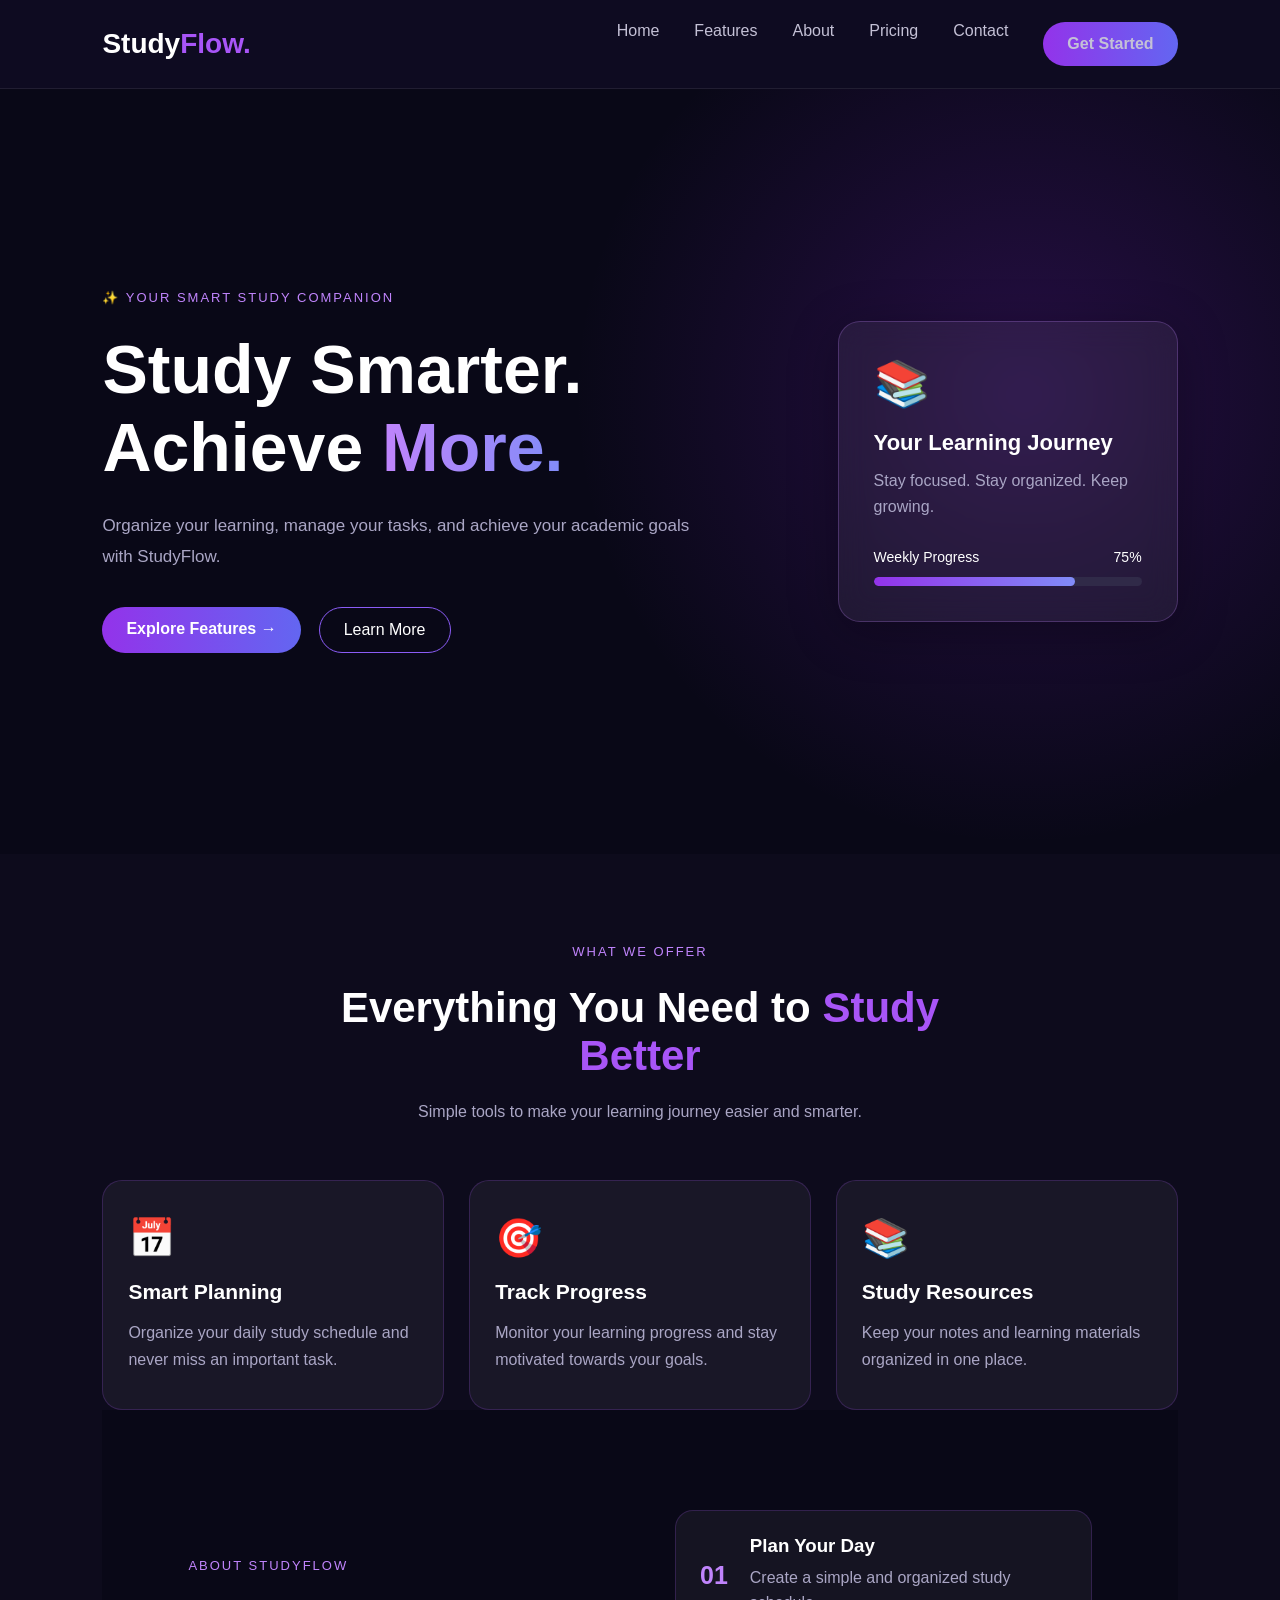
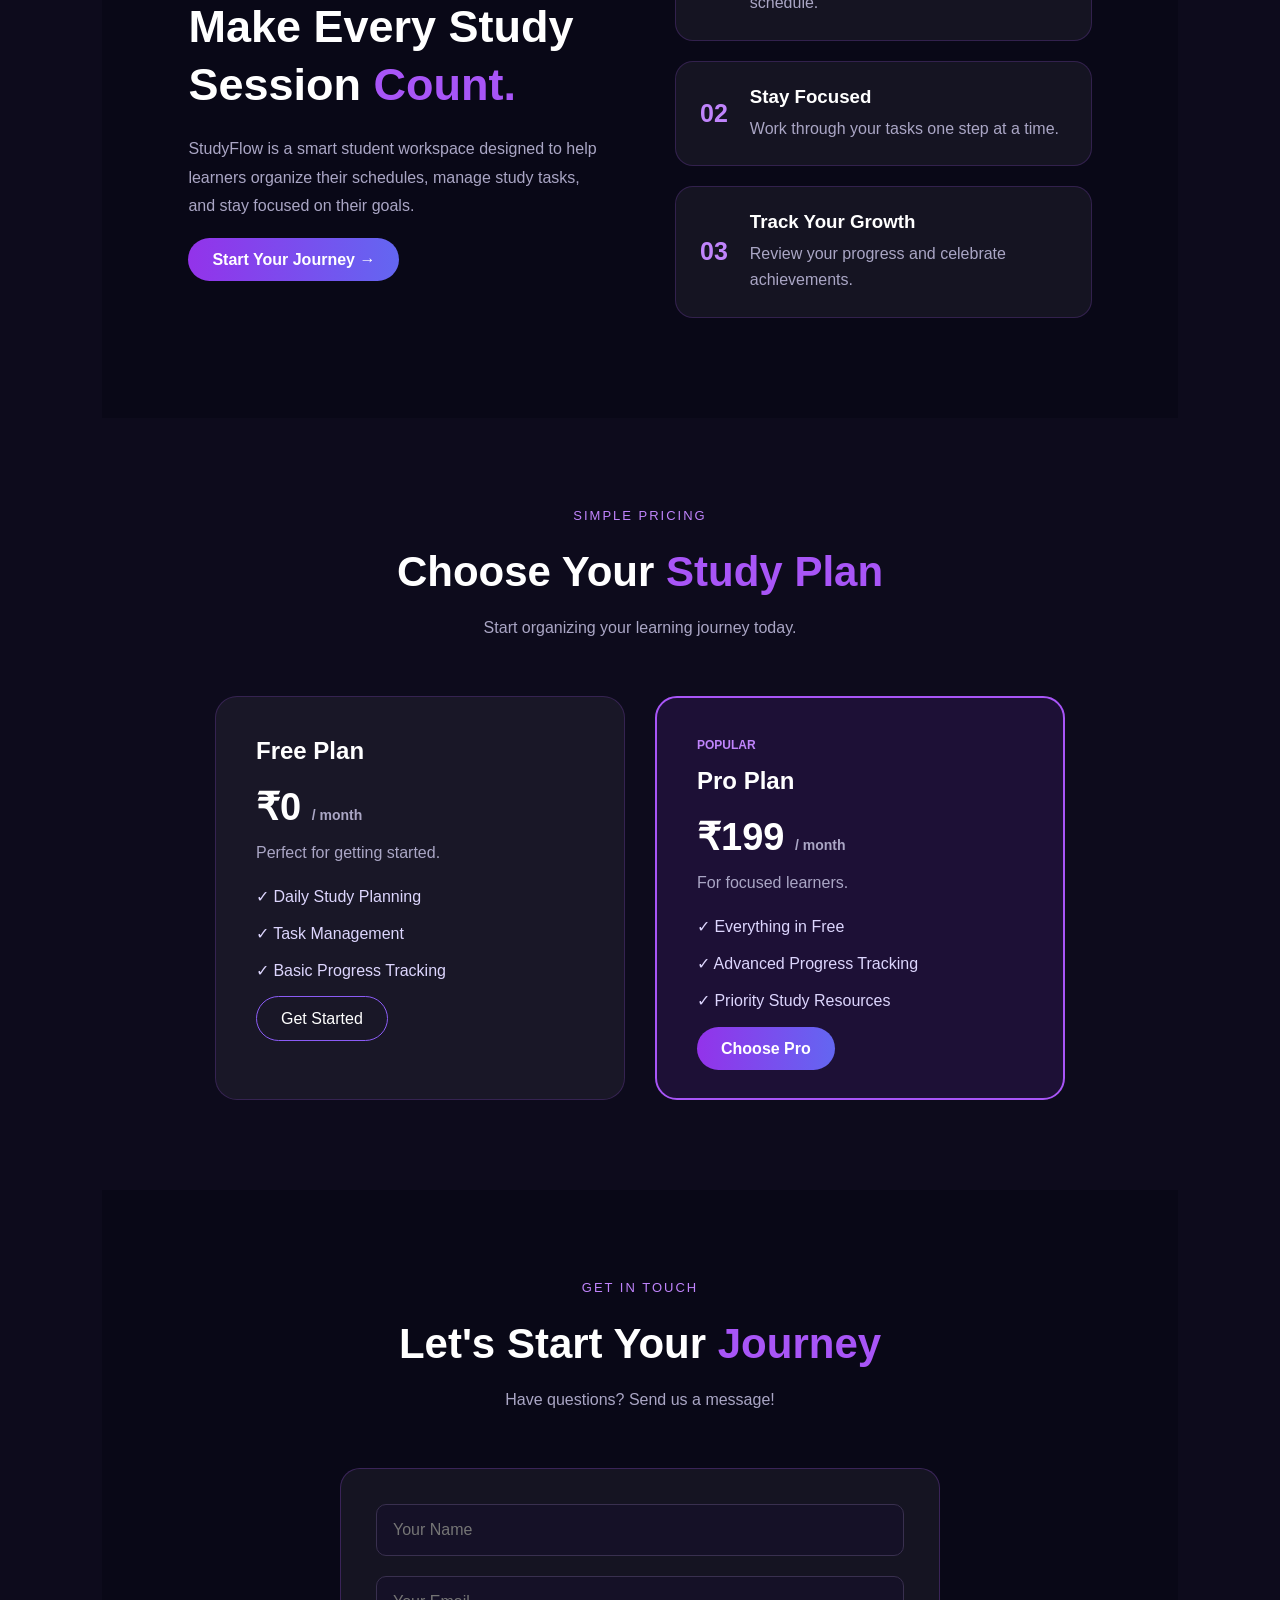
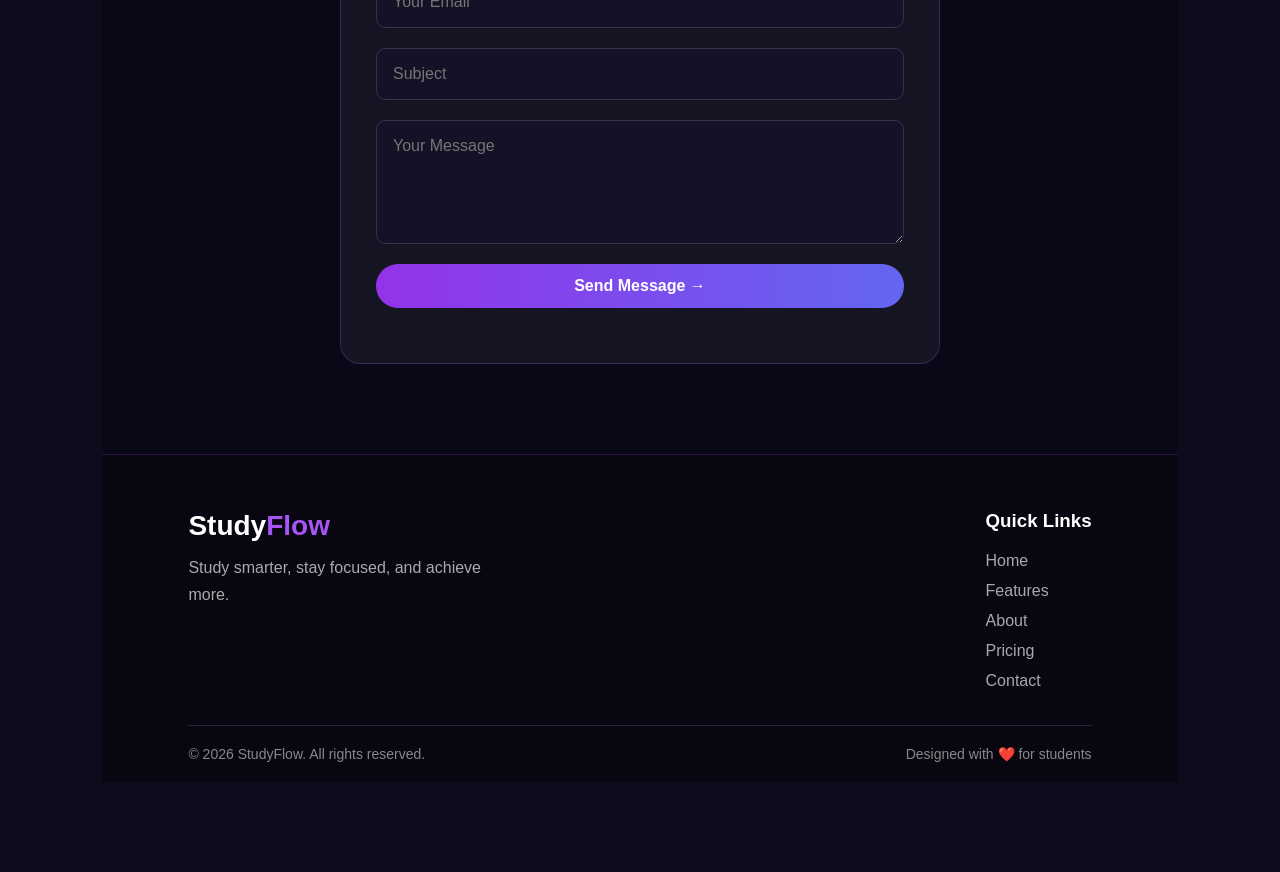
==== index.html @ 63571b67 "Add files via upload" ====
<!DOCTYPE html>
<html lang="en">
<head>
    <meta charset="UTF-8">
    <meta name="viewport" content="width=device-width, initial-scale=1.0">

    <title>StudyFlow - Smart Student Workspace</title>

    <link rel="stylesheet" href="style.css">
</head>

<body>
    <!-- Navbar -->
<header class="navbar">

    <div class="logo">
        Study<span>Flow.</span>
    </div>

    <button class="menu-toggle" id="menuToggle"
        aria-label="Open navigation menu"
        aria-expanded="false">
        ☰
    </button>

    <nav class="nav-links" id="navLinks">
        <a href="#home">Home</a>
        <a href="#features">Features</a>
        <a href="#about">About</a>
        <a href="#pricing">Pricing</a>
        <a href="#contact">Contact</a>
        <a href="#contact" class="nav-button">Get Started</a>
    </nav>

</header>

    <!-- Hero Section -->
    <section class="hero" id="home">

        <div class="hero-content">

            <p class="hero-tag">✨ YOUR SMART STUDY COMPANION</p>

            <h1>
                Study Smarter.<br>
                Achieve <span>More.</span>
            </h1>

            <p class="hero-description">
                Organize your learning, manage your tasks,
                and achieve your academic goals with StudyFlow.
            </p>

            <div class="hero-buttons">
                <a href="#features" class="primary-btn">
                    Explore Features →
                </a>

                <a href="#about" class="secondary-btn">
                    Learn More
                </a>
            </div>

        </div>

        <div class="hero-card">
            <div class="card-icon">📚</div>
            <h3>Your Learning Journey</h3>
            <p>Stay focused. Stay organized. Keep growing.</p>

            <div class="progress-info">
                <span>Weekly Progress</span>
                <span>75%</span>
            </div>

            <div class="progress-bar">
                <div class="progress-fill"></div>
            </div>
        </div>

    </section>
<!-- Features Section -->
<section class="features" id="features">

    <div class="section-heading">
        <p class="hero-tag">WHAT WE OFFER</p>
        <h2>Everything You Need to <span>Study Better</span></h2>
        <p>Simple tools to make your learning journey easier and smarter.</p>
    </div>

    <div class="feature-container">

        <div class="feature-card">
            <div class="feature-icon">📅</div>
            <h3>Smart Planning</h3>
            <p>Organize your daily study schedule and never miss an important task.</p>
        </div>

        <div class="feature-card">
            <div class="feature-icon">🎯</div>
            <h3>Track Progress</h3>
            <p>Monitor your learning progress and stay motivated towards your goals.</p>
        </div>

        <div class="feature-card">
            <div class="feature-icon">📚</div>
            <h3>Study Resources</h3>
            <p>Keep your notes and learning materials organized in one place.</p>
        </div>

    </div>
<!-- About Section -->
<section class="about" id="about">

    <div class="about-content">

        <p class="hero-tag">ABOUT STUDYFLOW</p>

        <h2>
            Make Every Study Session
            <span>Count.</span>
        </h2>

        <p>
            StudyFlow is a smart student workspace designed
            to help learners organize their schedules, manage
            study tasks, and stay focused on their goals.
        </p>

        <a href="#contact" class="primary-btn">
            Start Your Journey →
        </a>

    </div>

    <div class="about-steps">

        <div class="step-card">
            <div class="step-number">01</div>
            <div>
                <h3>Plan Your Day</h3>
                <p>Create a simple and organized study schedule.</p>
            </div>
        </div>

        <div class="step-card">
            <div class="step-number">02</div>
            <div>
                <h3>Stay Focused</h3>
                <p>Work through your tasks one step at a time.</p>
            </div>
        </div>

        <div class="step-card">
            <div class="step-number">03</div>
            <div>
                <h3>Track Your Growth</h3>
                <p>Review your progress and celebrate achievements.</p>
            </div>
        </div>

    </div>

</section>
<!-- Pricing Section -->
<section class="pricing" id="pricing">

    <div class="section-heading">
        <p class="hero-tag">SIMPLE PRICING</p>
        <h2>Choose Your <span>Study Plan</span></h2>
        <p>Start organizing your learning journey today.</p>
    </div>

    <div class="pricing-container">

        <div class="price-card">
            <h3>Free Plan</h3>
            <h2>₹0 <span>/ month</span></h2>
            <p>Perfect for getting started.</p>

            <ul>
                <li>✓ Daily Study Planning</li>
                <li>✓ Task Management</li>
                <li>✓ Basic Progress Tracking</li>
            </ul>

            <a href="#contact" class="secondary-btn">
                Get Started
            </a>
        </div>

        <div class="price-card popular">
            <div class="popular-tag">POPULAR</div>

            <h3>Pro Plan</h3>
            <h2>₹199 <span>/ month</span></h2>
            <p>For focused learners.</p>

            <ul>
                <li>✓ Everything in Free</li>
                <li>✓ Advanced Progress Tracking</li>
                <li>✓ Priority Study Resources</li>
            </ul>

            <a href="#contact" class="primary-btn">
                Choose Pro
            </a>
        </div>

    </div>

</section>
<!-- Contact Section -->
<section class="contact" id="contact">

    <div class="section-heading">
        <p class="hero-tag">GET IN TOUCH</p>
        <h2>Let's Start Your <span>Journey</span></h2>
        <p>Have questions? Send us a message!</p>
    </div>

    <form class="contact-form" id="contactForm">

        <input type="text" id="name"
            placeholder="Your Name" required>

        <input type="email" id="email"
            placeholder="Your Email" required>

        <input type="text" id="subject"
            placeholder="Subject" required>

        <textarea id="message"
            placeholder="Your Message"
            rows="5" required></textarea>

        <button type="submit" class="primary-btn">
            Send Message →
        </button>

        <p id="formMessage"></p>

    </form>

</section>
<!-- Footer Section -->
<footer class="footer">
    <div class="footer-content">
        <div class="footer-brand">
            <h2>Study<span>Flow</span></h2>
            <p>Study smarter, stay focused, and achieve more.</p>
        </div>

        <div class="footer-links">
            <h3>Quick Links</h3>
            <a href="#home">Home</a>
            <a href="#features">Features</a>
            <a href="#about">About</a>
            <a href="#pricing">Pricing</a>
            <a href="#contact">Contact</a>
        </div>
    </div>

    <div class="footer-bottom">
        <p>© 2026 StudyFlow. All rights reserved.</p>
        <p>Designed with ❤️ for students</p>
    </div>
</footer>
    <script src="script.js"></script>
</body>
</html>
---- style.css ----
/* Basic Reset */
* {
    margin: 0;
    padding: 0;
    box-sizing: border-box;
}

html {
    scroll-behavior: smooth;
}

body {
    font-family: Arial, sans-serif;
    background: #090817;
    color: #ffffff;
    overflow-x: hidden;
}

/* Navbar */
.navbar {
    width: 100%;
    padding: 22px 8%;
    display: flex;
    align-items: center;
    justify-content: space-between;
    background: rgba(15, 12, 35, 0.9);
    border-bottom: 1px solid rgba(255,255,255,0.08);
}

.logo {
    font-size: 28px;
    font-weight: bold;
}

.logo span {
    color: #a855f7;
}

.nav-links {
    display: flex;
    gap: 35px;
}

.nav-links a {
    color: #c4c1d6;
    text-decoration: none;
    transition: 0.3s;
}

.nav-links a:hover {
    color: #c084fc;
}

.nav-button,
.primary-btn {
    background: linear-gradient(90deg, #9333ea, #6366f1);
    color: white;
    padding: 13px 24px;
    border-radius: 30px;
    text-decoration: none;
    font-weight: bold;
    transition: 0.3s;
}

.nav-button:hover,
.primary-btn:hover {
    transform: translateY(-3px);
    box-shadow: 0 5px 25px rgba(147, 51, 234, 0.5);
}

/* Hero Section */
.hero {
    min-height: 85vh;
    padding: 80px 8%;
    display: flex;
    align-items: center;
    justify-content: space-between;
    gap: 50px;
    background:
        radial-gradient(circle at 80% 40%,
        rgba(126, 34, 206, 0.25), transparent 40%);
}

.hero-content {
    max-width: 600px;
}

.hero-tag {
    color: #c084fc;
    margin-bottom: 25px;
    letter-spacing: 2px;
    font-size: 13px;
}

.hero h1 {
    font-size: clamp(42px, 6vw, 68px);
    line-height: 1.15;
    margin-bottom: 25px;
}

.hero h1 span {
    background: linear-gradient(90deg, #c084fc, #818cf8);
    -webkit-background-clip: text;
    color: transparent;
}

.hero-description {
    color: #aaa6c5;
    font-size: 17px;
    line-height: 1.8;
    margin-bottom: 35px;
}

.hero-buttons {
    display: flex;
    gap: 18px;
    flex-wrap: wrap;
}

.secondary-btn {
    border: 1px solid #8b5cf6;
    color: white;
    padding: 13px 24px;
    border-radius: 30px;
    text-decoration: none;
    transition: 0.3s;
}

.secondary-btn:hover {
    background: rgba(139, 92, 246, 0.2);
}

/* Learning Card */
.hero-card {
    width: 340px;
    padding: 35px;
    border-radius: 22px;
    background: rgba(255, 255, 255, 0.06);
    border: 1px solid rgba(192, 132, 252, 0.25);
    box-shadow: 0 10px 50px rgba(0, 0, 0, 0.3);
    backdrop-filter: blur(15px);
}

.card-icon {
    font-size: 45px;
    margin-bottom: 20px;
}

.hero-card h3 {
    font-size: 22px;
    margin-bottom: 12px;
}

.hero-card p {
    color: #aaa6c5;
    line-height: 1.6;
    margin-bottom: 30px;
}

.progress-info {
    display: flex;
    justify-content: space-between;
    margin-bottom: 12px;
    font-size: 14px;
}

.progress-bar {
    height: 9px;
    background: #302a48;
    border-radius: 20px;
    overflow: hidden;
}

.progress-fill {
    width: 75%;
    height: 100%;
    background: linear-gradient(90deg, #9333ea, #818cf8);
    border-radius: 20px;
}

/* Mobile Responsive Design */
@media (max-width: 768px) {

    .navbar {
        flex-wrap: wrap;
        gap: 20px;
    }

    .nav-links {
        width: 100%;
        justify-content: center;
        gap: 18px;
        flex-wrap: wrap;
    }

    .hero {
        flex-direction: column;
        text-align: center;
        padding: 65px 6%;
    }

    .hero-buttons {
        justify-content: center;
    }

    .hero-card {
        width: 100%;
        max-width: 340px;
    }
}
/* Features Section */
.features {
    padding: 90px 8%;
    background: #0d0b1c;
}

.section-heading {
    text-align: center;
    max-width: 650px;
    margin: 0 auto 55px;
}

.section-heading h2 {
    font-size: clamp(28px, 4vw, 42px);
    margin: 18px 0;
}

.section-heading h2 span {
    color: #a855f7;
}

.section-heading > p:last-child {
    color: #aaa6c5;
    line-height: 1.7;
}

.feature-container {
    display: grid;
    grid-template-columns: repeat(3, 1fr);
    gap: 25px;
}

.feature-card {
    padding: 35px 25px;
    background: rgba(255, 255, 255, 0.05);
    border: 1px solid rgba(168, 85, 247, 0.2);
    border-radius: 20px;
    transition: 0.3s;
}

.feature-card:hover {
    transform: translateY(-8px);
    border-color: #a855f7;
    box-shadow: 0 10px 30px rgba(147, 51, 234, 0.15);
}

.feature-icon {
    font-size: 38px;
    margin-bottom: 20px;
}

.feature-card h3 {
    font-size: 21px;
    margin-bottom: 15px;
}

.feature-card p {
    color: #aaa6c5;
    line-height: 1.7;
}

/* Mobile Features */
@media (max-width: 768px) {
    .feature-container {
        grid-template-columns: 1fr;
    }

    .features {
        padding: 65px 6%;
    }
}/* About Section */
.about {
    padding: 100px 8%;
    display: grid;
    grid-template-columns: 1fr 1fr;
    align-items: center;
    gap: 70px;
    background: #090817;
}

.about-content h2 {
    font-size: clamp(32px, 4vw, 45px);
    line-height: 1.3;
    margin: 20px 0;
}

.about-content h2 span {
    color: #a855f7;
}

.about-content > p:not(.hero-tag) {
    color: #aaa6c5;
    line-height: 1.8;
    margin-bottom: 30px;
}

.about-steps {
    display: flex;
    flex-direction: column;
    gap: 20px;
}

.step-card {
    display: flex;
    align-items: center;
    gap: 22px;
    padding: 24px;
    border-radius: 18px;
    background: rgba(255,255,255,0.05);
    border: 1px solid rgba(168,85,247,0.2);
    transition: 0.3s;
}

.step-card:hover {
    transform: translateX(6px);
    border-color: #a855f7;
}

.step-number {
    font-size: 25px;
    font-weight: bold;
    color: #c084fc;
}

.step-card h3 {
    margin-bottom: 8px;
}

.step-card p {
    color: #aaa6c5;
    line-height: 1.6;
}

@media (max-width: 768px) {
    .about {
        grid-template-columns: 1fr;
        gap: 40px;
        padding: 70px 6%;
    }
}
/* Pricing Section */
.pricing {
    padding: 90px 8%;
    background: #0d0b1c;
}

.pricing-container {
    display: grid;
    grid-template-columns: repeat(2, 1fr);
    gap: 30px;
    max-width: 850px;
    margin: auto;
}

.price-card {
    position: relative;
    padding: 40px;
    background: rgba(255,255,255,0.05);
    border: 1px solid rgba(168,85,247,0.2);
    border-radius: 22px;
}

.price-card h3 {
    font-size: 24px;
    margin-bottom: 20px;
}

.price-card h2 {
    font-size: 38px;
    margin-bottom: 15px;
}

.price-card h2 span {
    font-size: 14px;
    color: #aaa6c5;
}

.price-card p {
    color: #aaa6c5;
    margin-bottom: 25px;
}

.price-card ul {
    list-style: none;
    margin-bottom: 30px;
}

.price-card li {
    margin-bottom: 18px;
    color: #ddd6fe;
}

.popular {
    border: 2px solid #a855f7;
    background: rgba(147,51,234,0.12);
}

.popular-tag {
    color: #c084fc;
    font-size: 12px;
    font-weight: bold;
    margin-bottom: 15px;
}

@media (max-width: 768px) {
    .pricing-container {
        grid-template-columns: 1fr;
    }
}
/* Contact Section */
.contact {
    padding: 90px 8%;
    background: #090817;
}

.contact-form {
    max-width: 600px;
    margin: auto;
    display: flex;
    flex-direction: column;
    gap: 20px;
    padding: 35px;
    background: rgba(255,255,255,0.05);
    border: 1px solid rgba(168,85,247,0.25);
    border-radius: 20px;
}

.contact-form input,
.contact-form textarea {
    width: 100%;
    padding: 16px;
    border: 1px solid #39304f;
    border-radius: 10px;
    background: #151127;
    color: white;
    font: inherit;
    outline: none;
}

.contact-form input:focus,
.contact-form textarea:focus {
    border-color: #a855f7;
}

.contact-form textarea {
    resize: vertical;
}

.contact-form button {
    border: none;
    cursor: pointer;
    font-size: 16px;
}

#formMessage {
    color: #c084fc;
    text-align: center;
    font-weight: bold;
}
/* Footer Section */
.footer {
    background: #070611;
    padding: 55px 8% 20px;
    border-top: 1px solid rgba(168, 85, 247, 0.2);
}

.footer-content {
    display: flex;
    justify-content: space-between;
    flex-wrap: wrap;
    gap: 35px;
    padding-bottom: 35px;
}

.footer-brand h2 {
    color: white;
    font-size: 28px;
    margin-bottom: 12px;
}

.footer-brand h2 span {
    color: #a855f7;
}

.footer-brand p {
    color: #aaa;
    max-width: 300px;
    line-height: 1.7;
}

.footer-links {
    display: flex;
    flex-direction: column;
    gap: 12px;
}

.footer-links h3 {
    color: white;
    margin-bottom: 8px;
}

.footer-links a {
    color: #aaa;
    text-decoration: none;
    transition: 0.3s;
}

.footer-links a:hover {
    color: #c084fc;
}

.footer-bottom {
    border-top: 1px solid #292238;
    padding-top: 20px;
    display: flex;
    justify-content: space-between;
    flex-wrap: wrap;
    gap: 12px;
    color: #888;
    font-size: 14px;
}

@media (max-width: 600px) {
    .footer-content {
        flex-direction: column;
    }

    .footer-bottom {
        flex-direction: column;
        text-align: center;
    }
}
/* Mobile Navbar */

.menu-toggle {
    display: none;
    background: transparent;
    border: none;
    color: white;
    font-size: 28px;
    cursor: pointer;
}

@media (max-width: 768px) {

    .navbar {
        position: relative;
        padding: 18px 6%;
    }

    .menu-toggle {
        display: block;
        z-index: 1001;
    }

    .nav-links {
        display: none;
        position: absolute;
        top: 100%;
        left: 0;
        width: 100%;
        padding: 25px;
        background: #151127;
        flex-direction: column;
        align-items: center;
        gap: 22px;
        z-index: 1000;
        border-top: 1px solid #a855f7;
    }

    .nav-links.active {
        display: flex;
    }

    .nav-links a {
        color: white;
        text-decoration: none;
    }
}
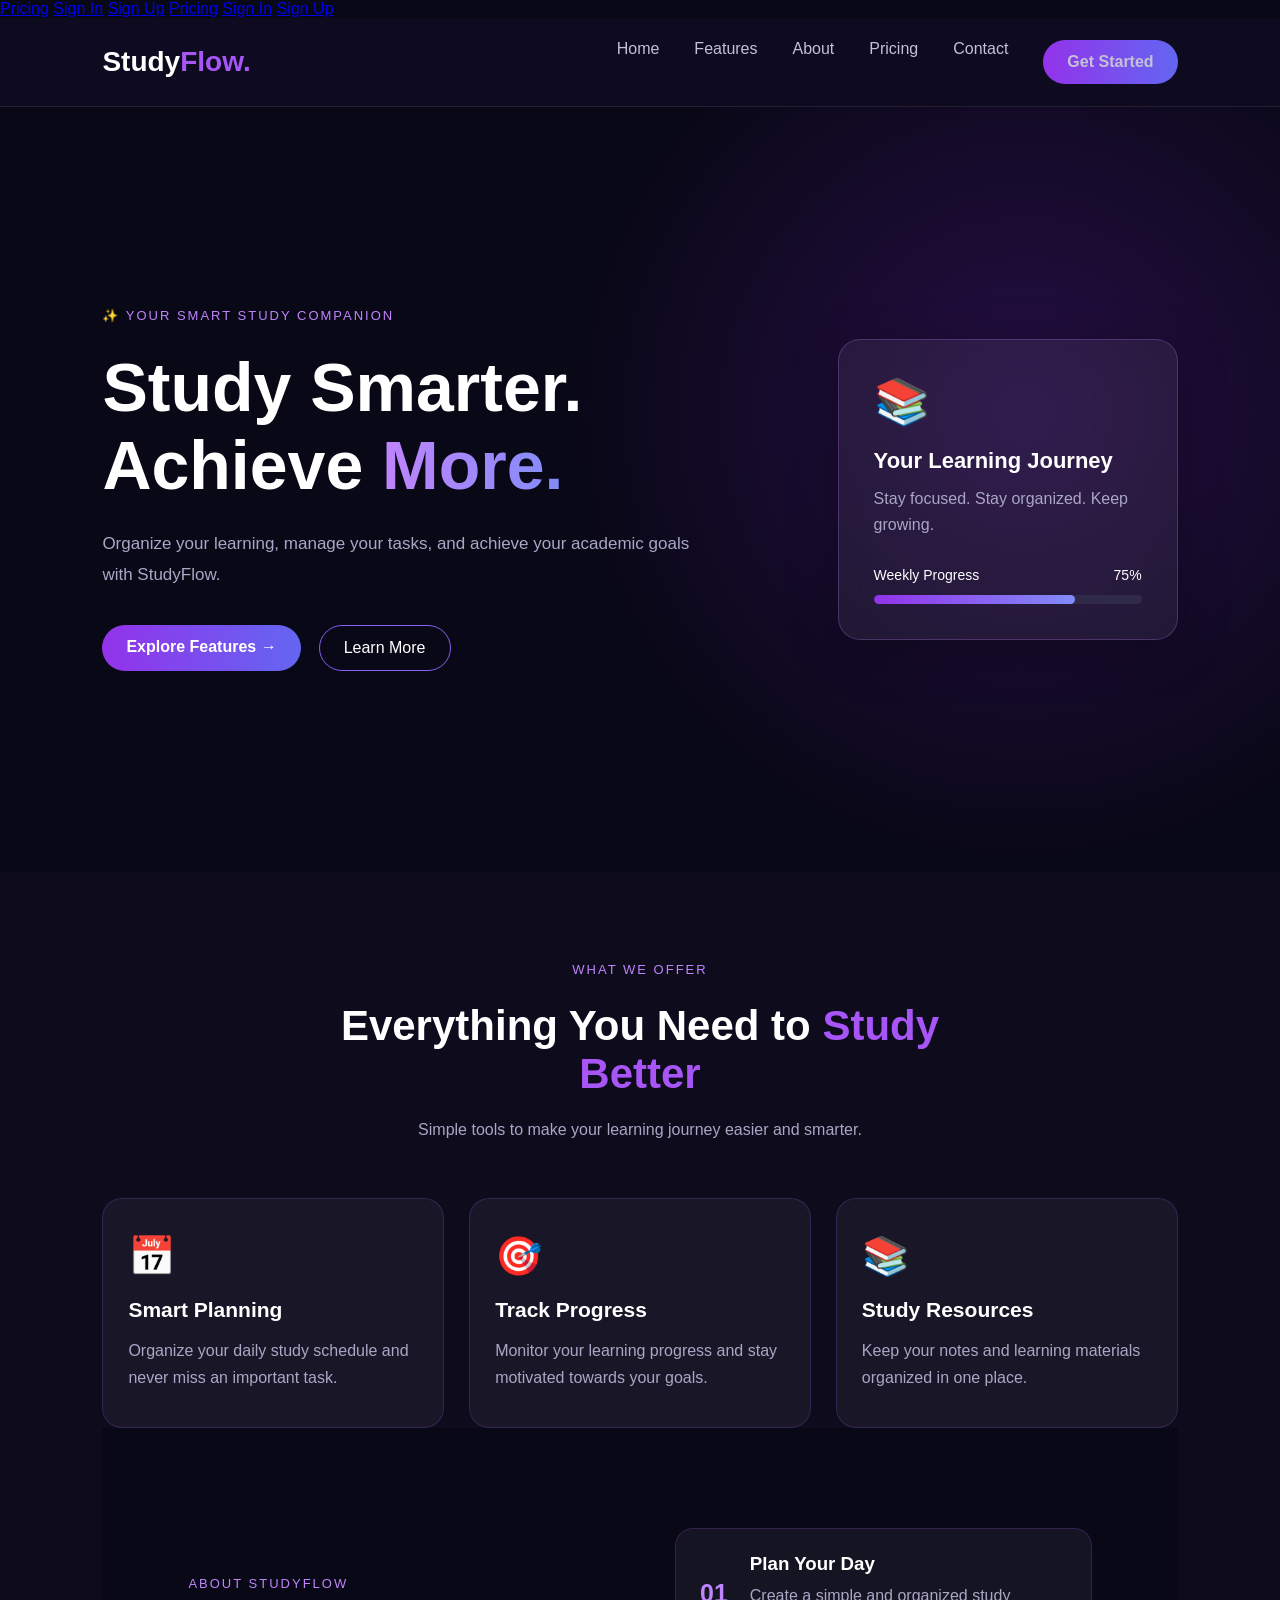
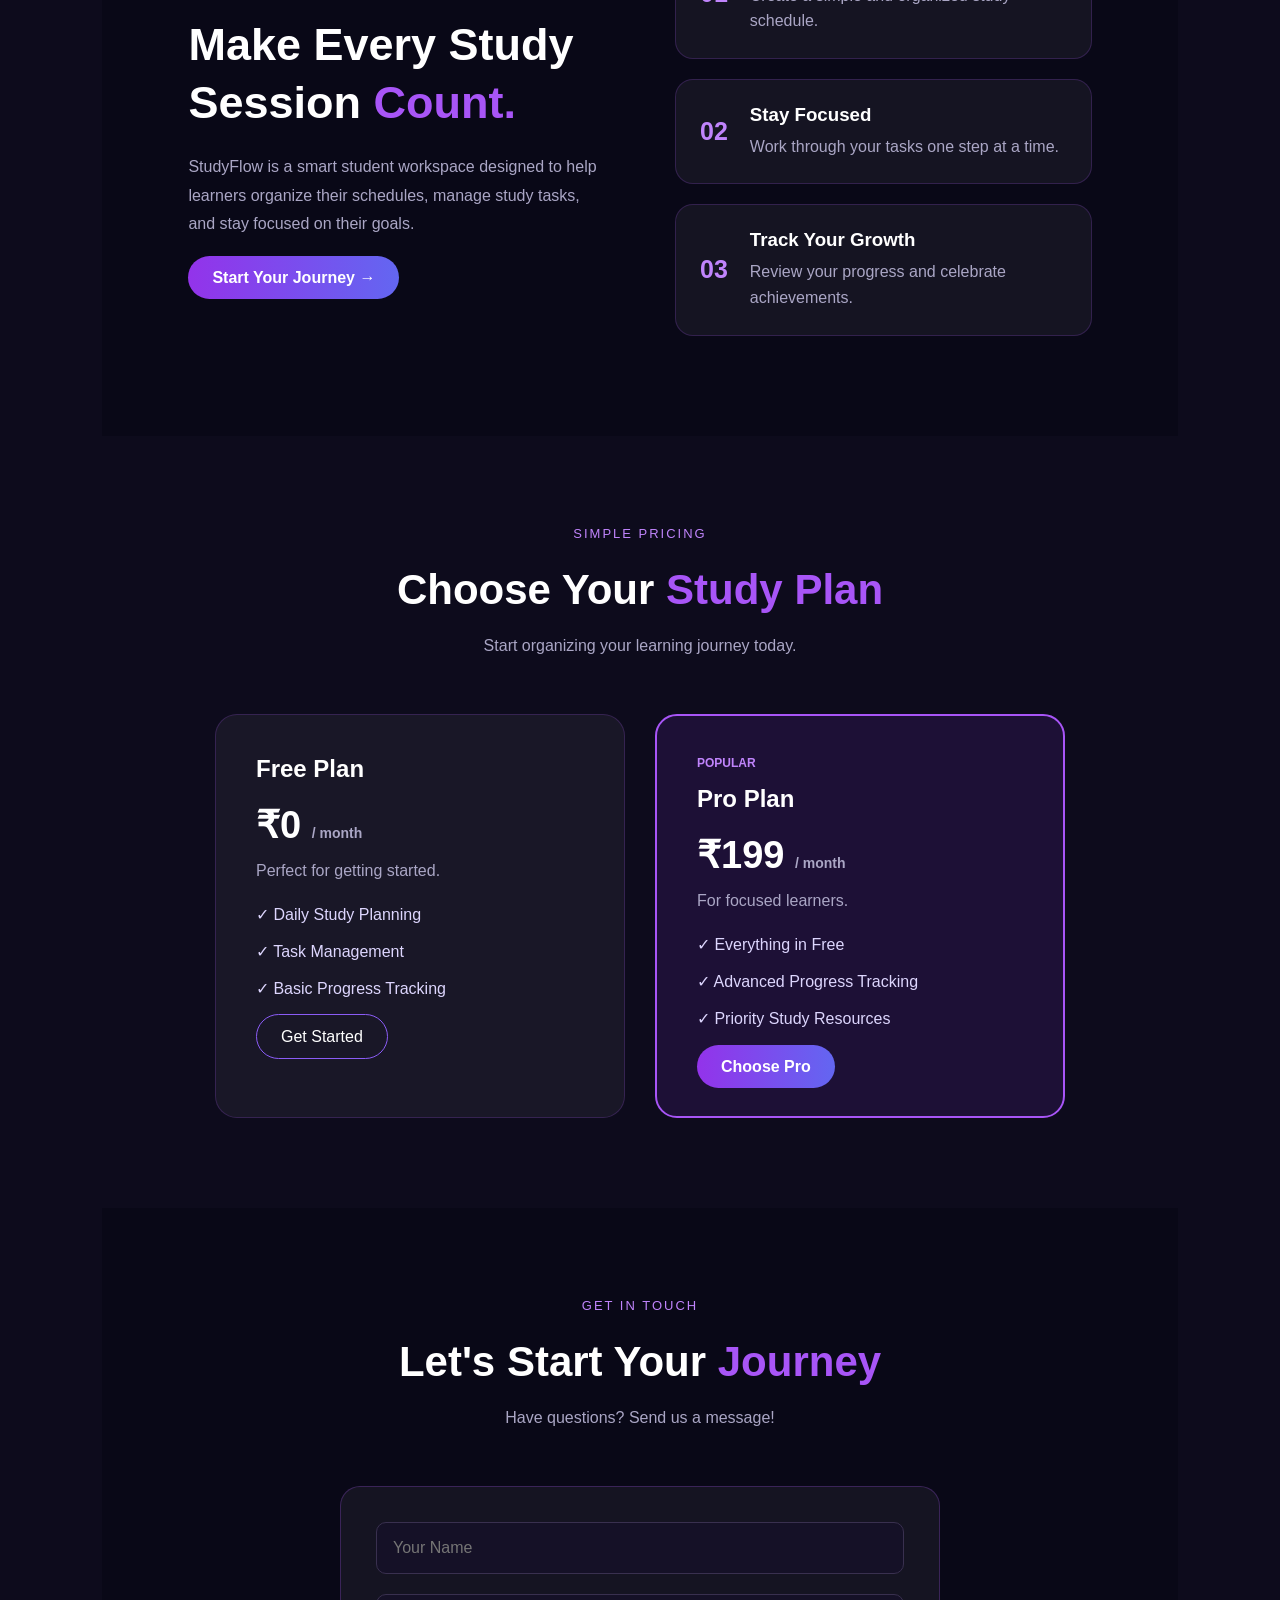
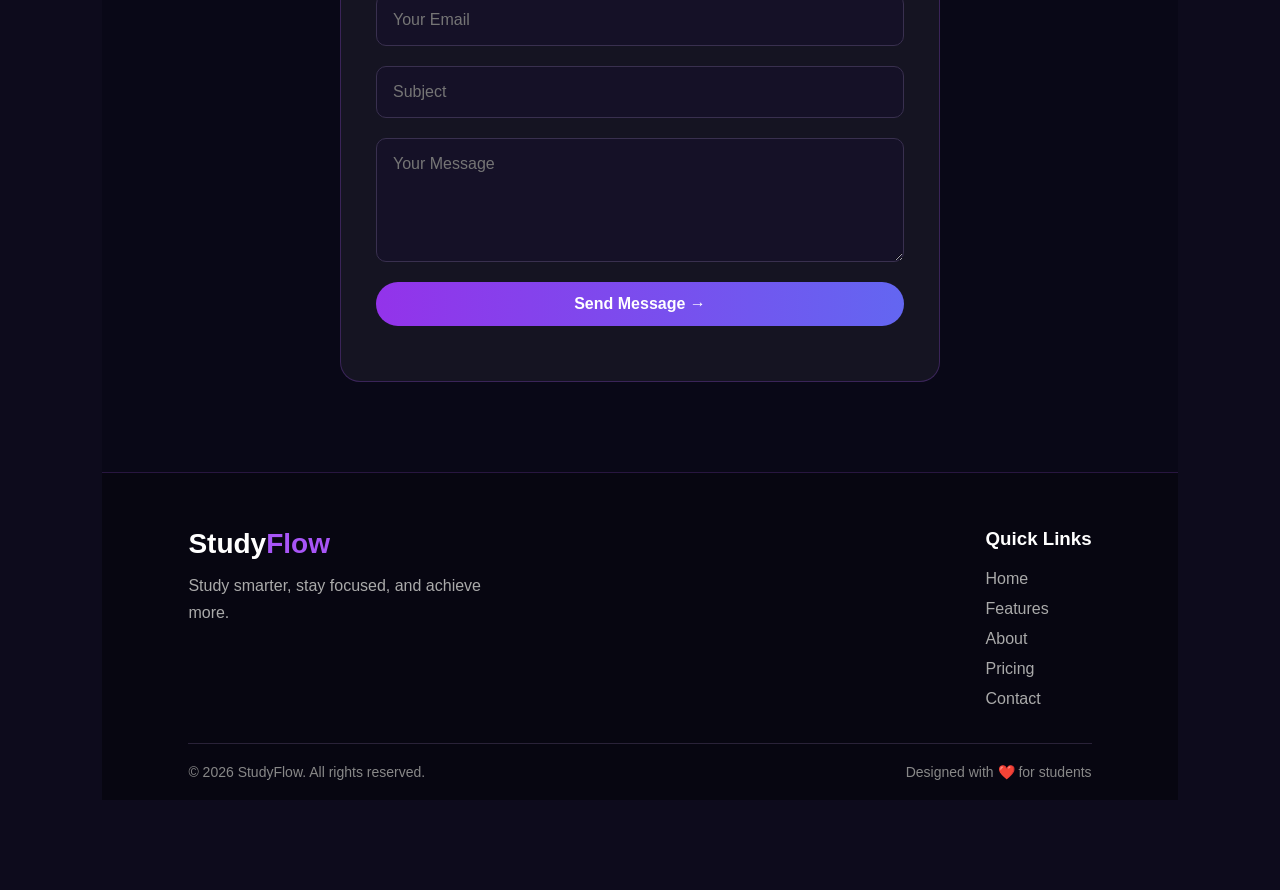
==== commit 95b64b11: "Update index.html" ====
--- a/index.html
+++ b/index.html
@@ -11,6 +11,12 @@
 
 <body>
     <!-- Navbar -->
+    <a href="#pricing">Pricing</a>
+    <a href="login.html" class="nav-auth">Sign In</a>
+<a href="signup.html" class="nav-auth-btn">Sign Up</a>
+    <a href="#pricing">Pricing</a>
+<a href="login.html" class="nav-auth">Sign In</a>
+<a href="signup.html" class="nav-auth-btn">Sign Up</a>
 <header class="navbar">
 
     <div class="logo">
@@ -268,4 +274,4 @@
 </footer>
     <script src="script.js"></script>
 </body>
-</html>+</html>
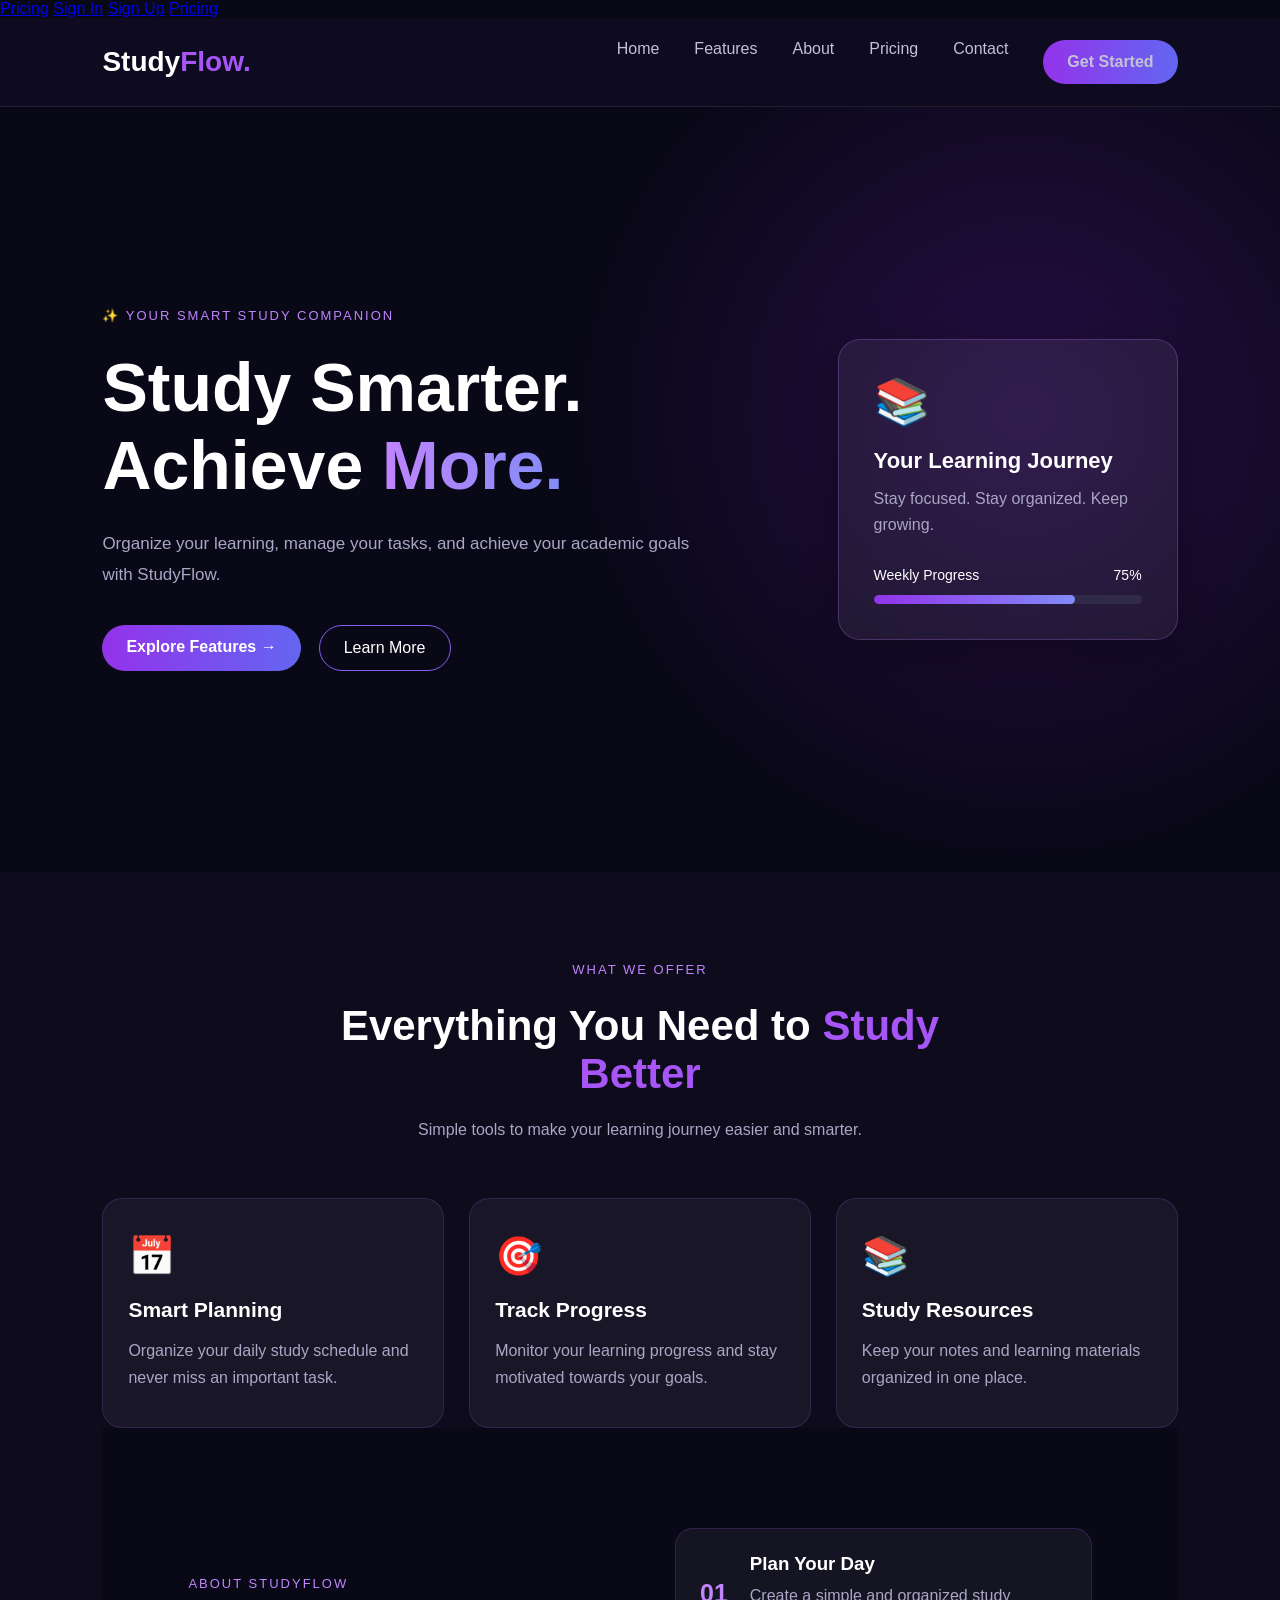
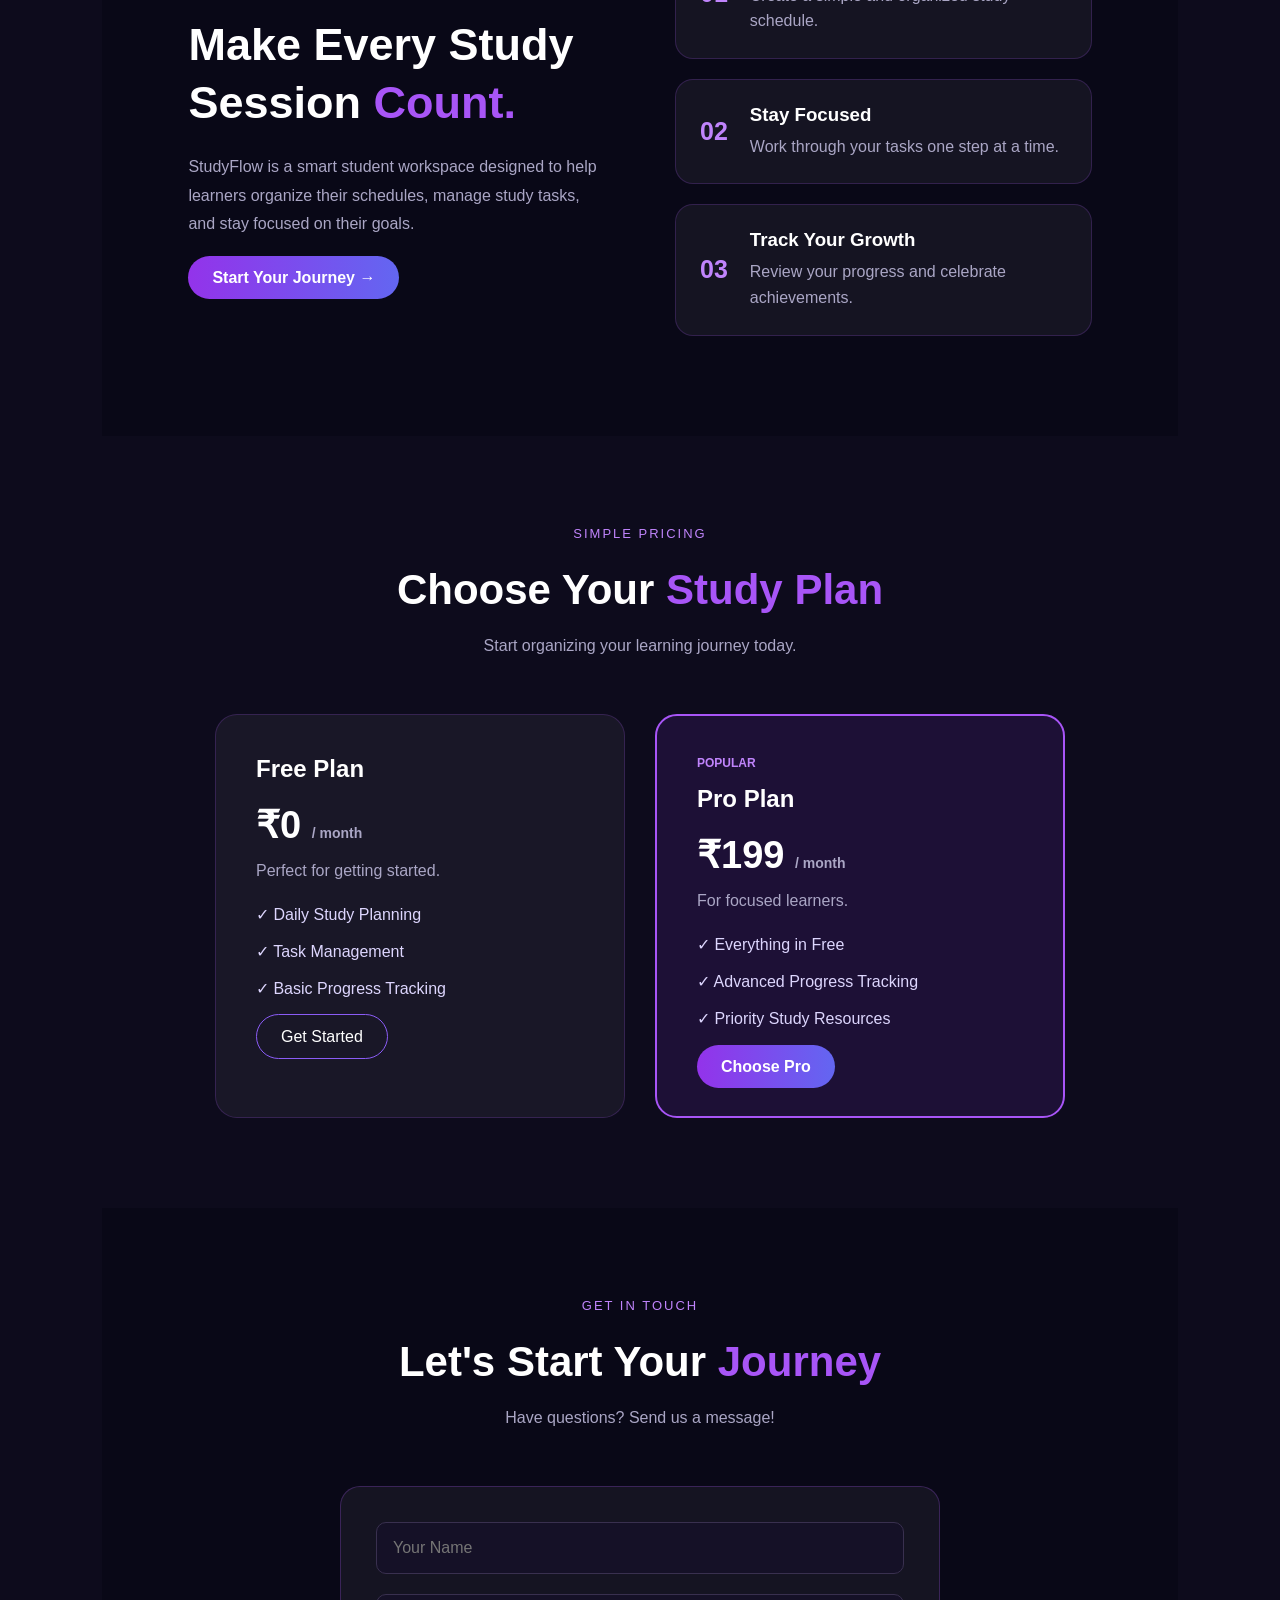
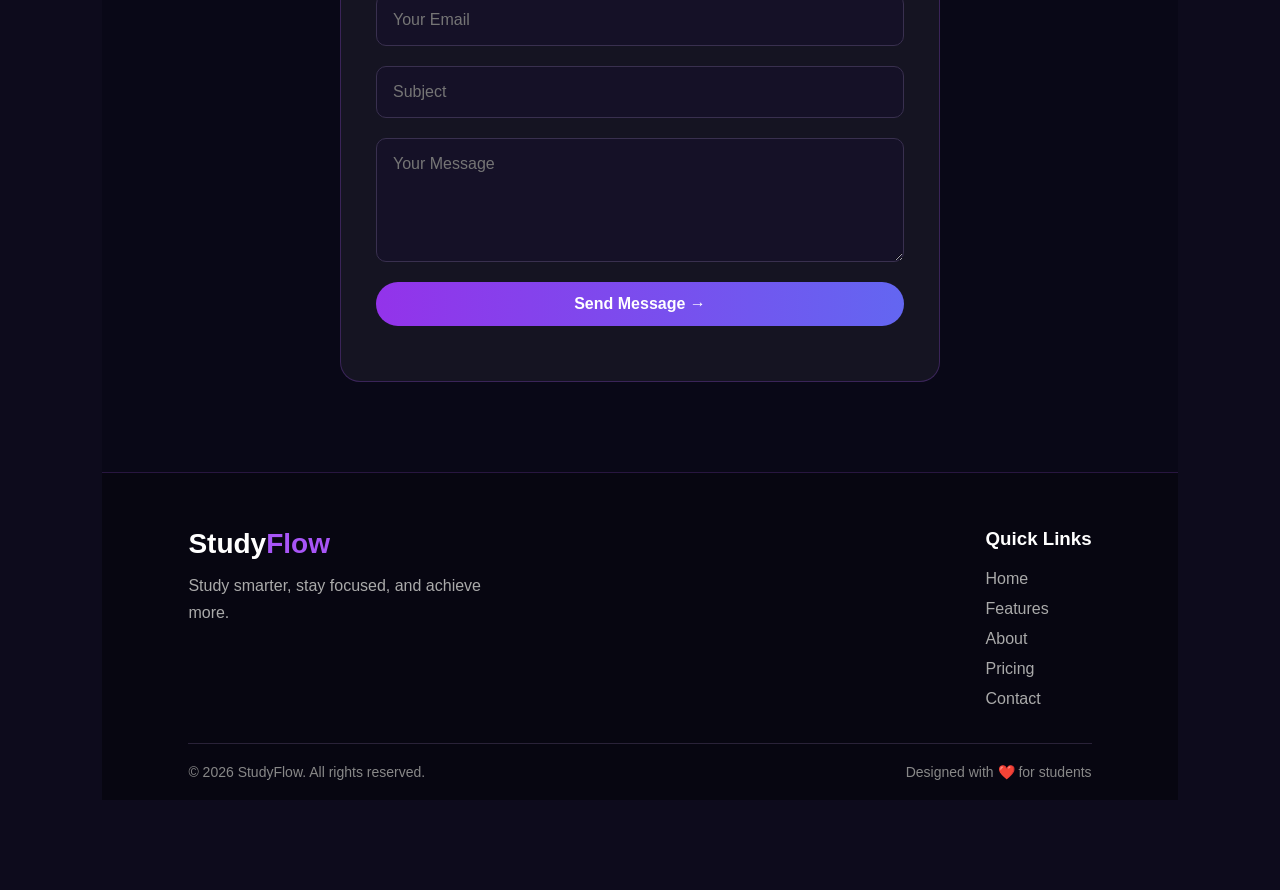
==== commit 3ab1a576: "Update index.html" ====
--- a/index.html
+++ b/index.html
@@ -15,8 +15,7 @@
     <a href="login.html" class="nav-auth">Sign In</a>
 <a href="signup.html" class="nav-auth-btn">Sign Up</a>
     <a href="#pricing">Pricing</a>
-<a href="login.html" class="nav-auth">Sign In</a>
-<a href="signup.html" class="nav-auth-btn">Sign Up</a>
+    
 <header class="navbar">
 
     <div class="logo">
--- a/style.css
+++ b/style.css
@@ -581,9 +581,89 @@
     .nav-links.active {
         display: flex;
     }
+    /* StudyFlow Authentication Pages */
+
+.auth-page {
+    min-height: 100vh;
+    display: flex;
+    justify-content: center;
+    align-items: center;
+    padding: 30px 20px;
+    background: linear-gradient(135deg, #eef2ff, #f8faff);
+}
+
+.auth-card {
+    width: 100%;
+    max-width: 430px;
+    padding: 40px;
+    background: white;
+    border-radius: 20px;
+    box-shadow: 0 15px 45px rgba(0, 0, 0, 0.08);
+}
+
+.auth-card h1 {
+    font-size: 30px;
+    margin-bottom: 25px;
+}
+
+.auth-card h1 span {
+    color: #6366f1;
+}
+
+.auth-card h2 {
+    font-size: 28px;
+    margin: 12px 0;
+}
+
+.auth-card form {
+    display: flex;
+    flex-direction: column;
+    gap: 12px;
+    margin: 25px 0;
+}
+
+.auth-card label {
+    font-weight: 600;
+}
+
+.auth-card input {
+    width: 100%;
+    padding: 14px;
+    border: 1px solid #dce1eb;
+    border-radius: 10px;
+    font-size: 15px;
+}
+
+.auth-card input:focus {
+    outline: 2px solid #6366f1;
+    border-color: transparent;
+}
+
+.auth-card button {
+    width: 100%;
+    cursor: pointer;
+    margin-top: 10px;
+}
+
+.auth-card p {
+    margin-bottom: 15px;
+    line-height: 1.6;
+}
+
+.auth-card a {
+    color: #6366f1;
+    text-decoration: none;
+    font-weight: 600;
+}
+
+@media (max-width: 480px) {
+    .auth-card {
+        padding: 28px 22px;
+    }
+}
 
     .nav-links a {
         color: white;
         text-decoration: none;
     }
-}+}
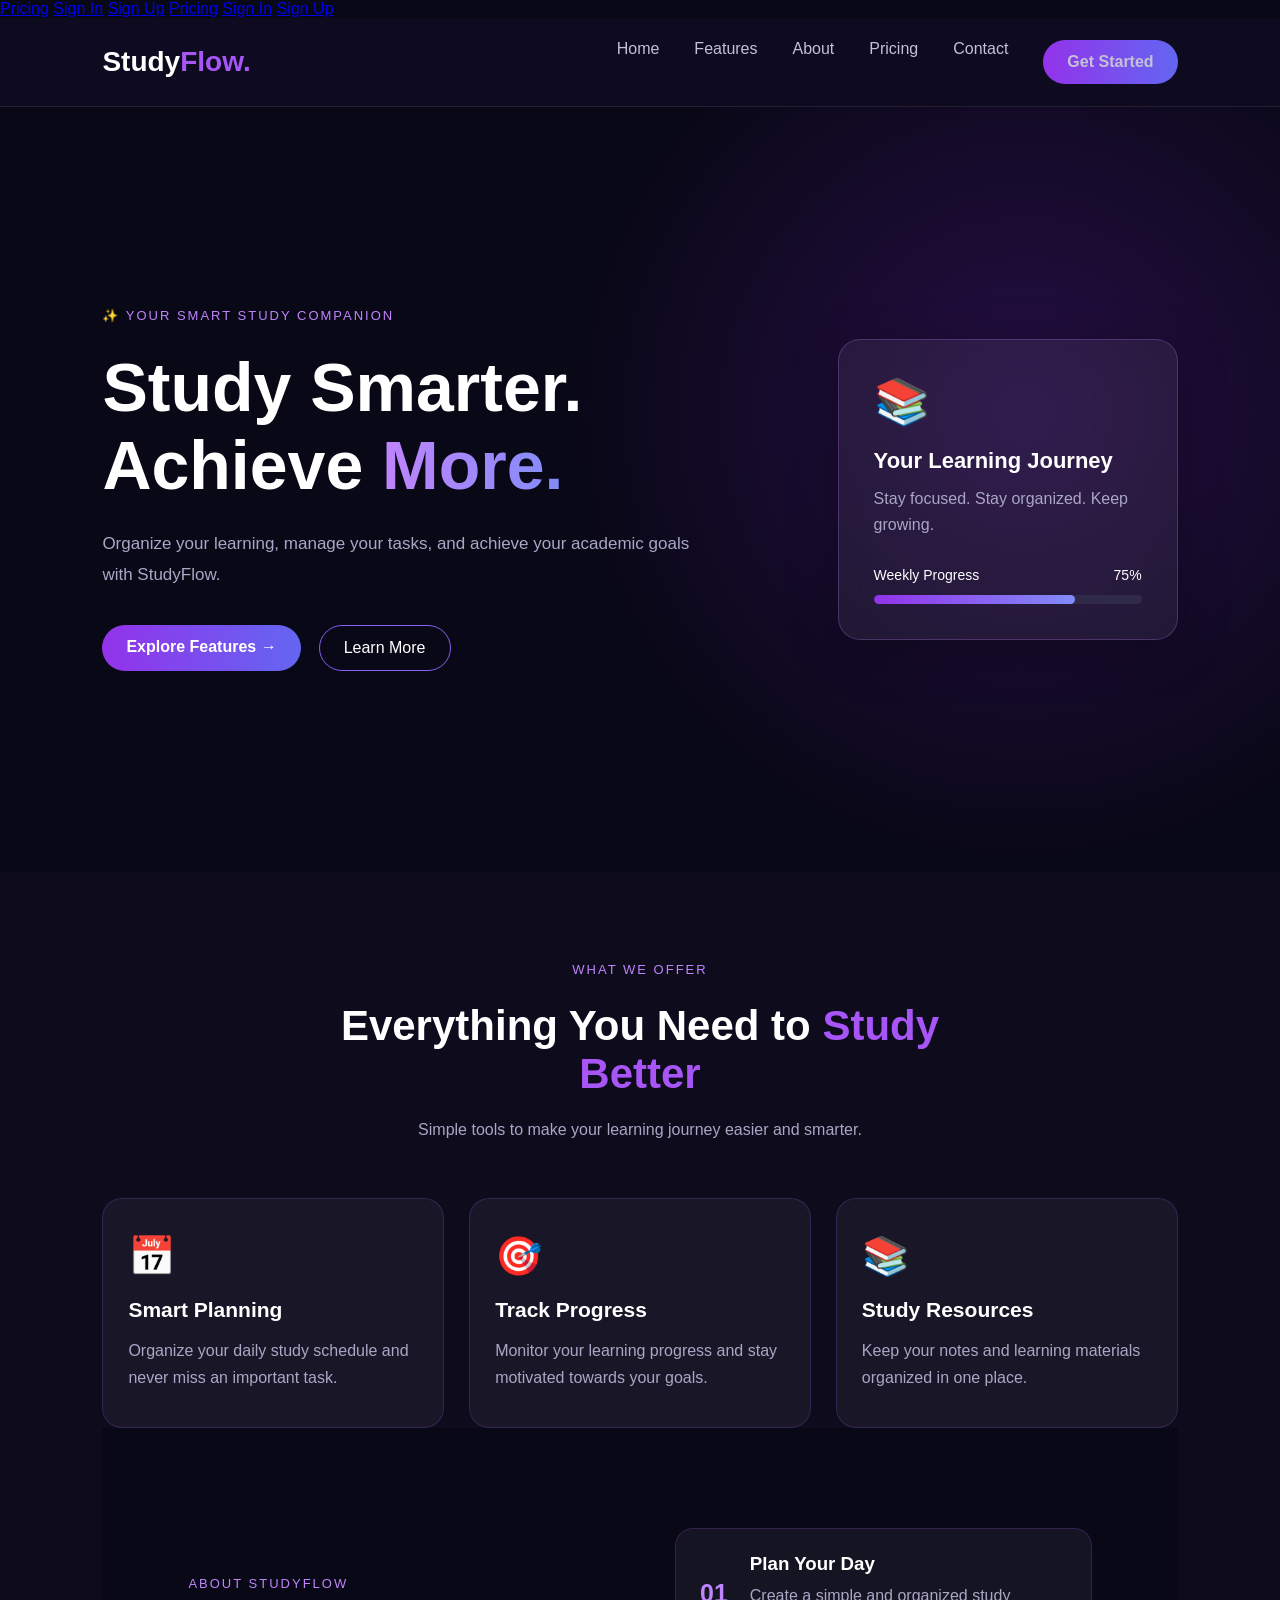
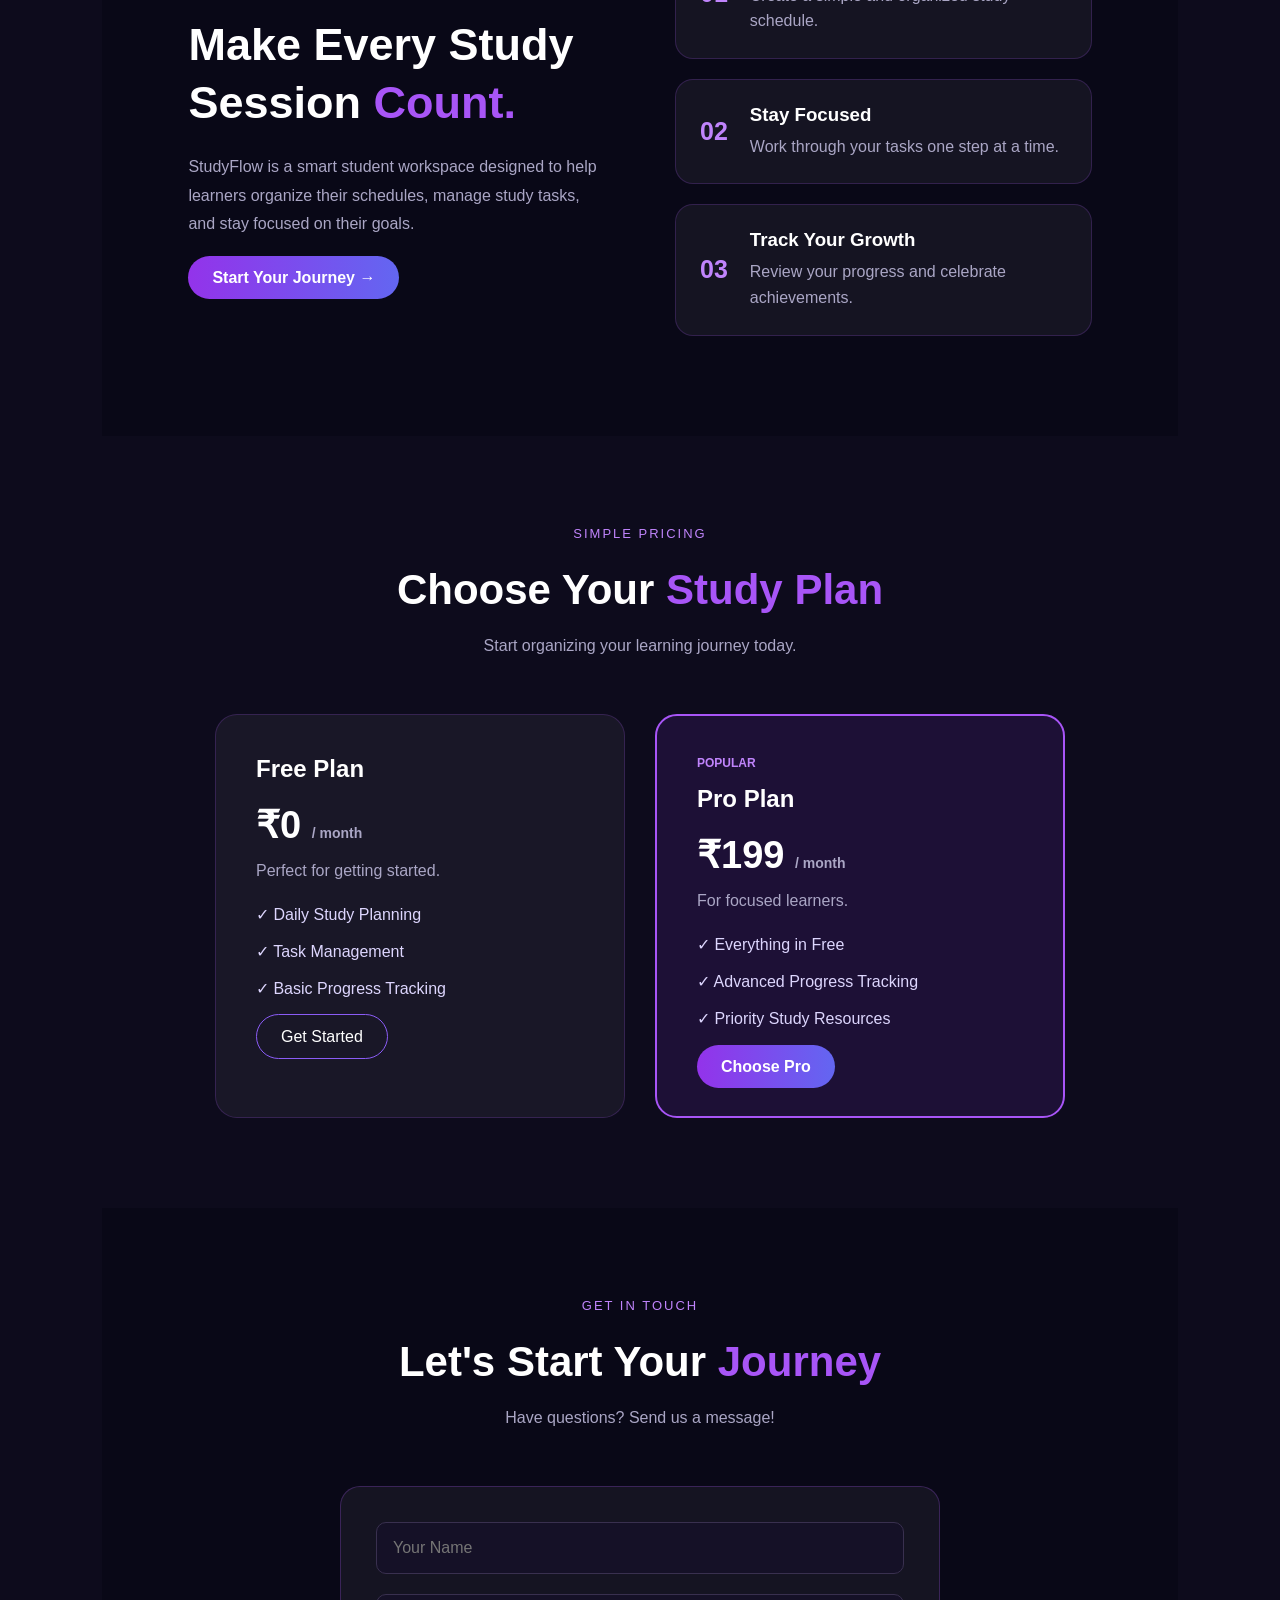
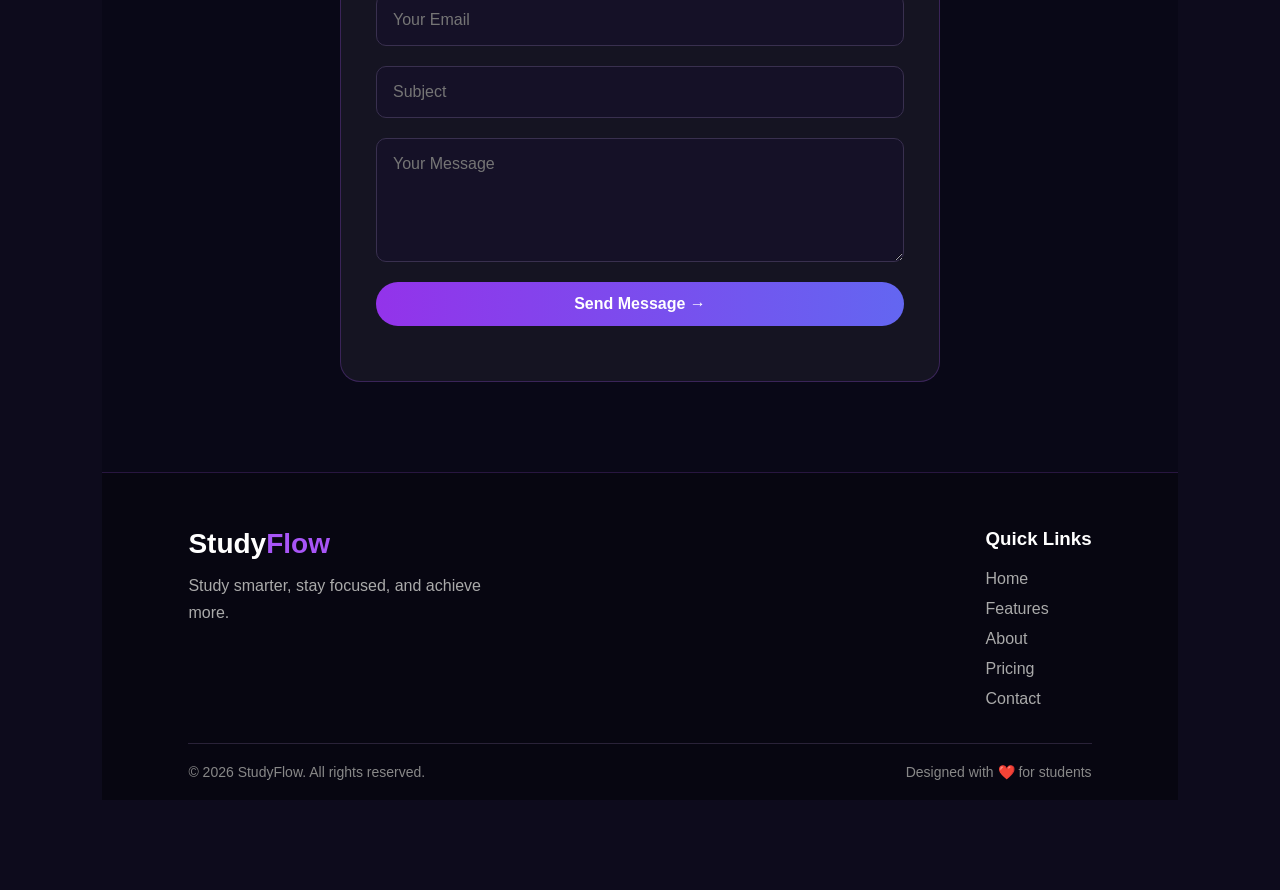
==== commit 06e6ff6d: "Update index.html" ====
--- a/index.html
+++ b/index.html
@@ -15,8 +15,9 @@
     <a href="login.html" class="nav-auth">Sign In</a>
 <a href="signup.html" class="nav-auth-btn">Sign Up</a>
     <a href="#pricing">Pricing</a>
-    
-<header class="navbar">
+<a href="login.html" class="nav-auth">Sign In</a>
+<a href="signup.html" class="nav-auth-btn">Sign Up</a>
+    <header class="navbar">
 
     <div class="logo">
         Study<span>Flow.</span>
